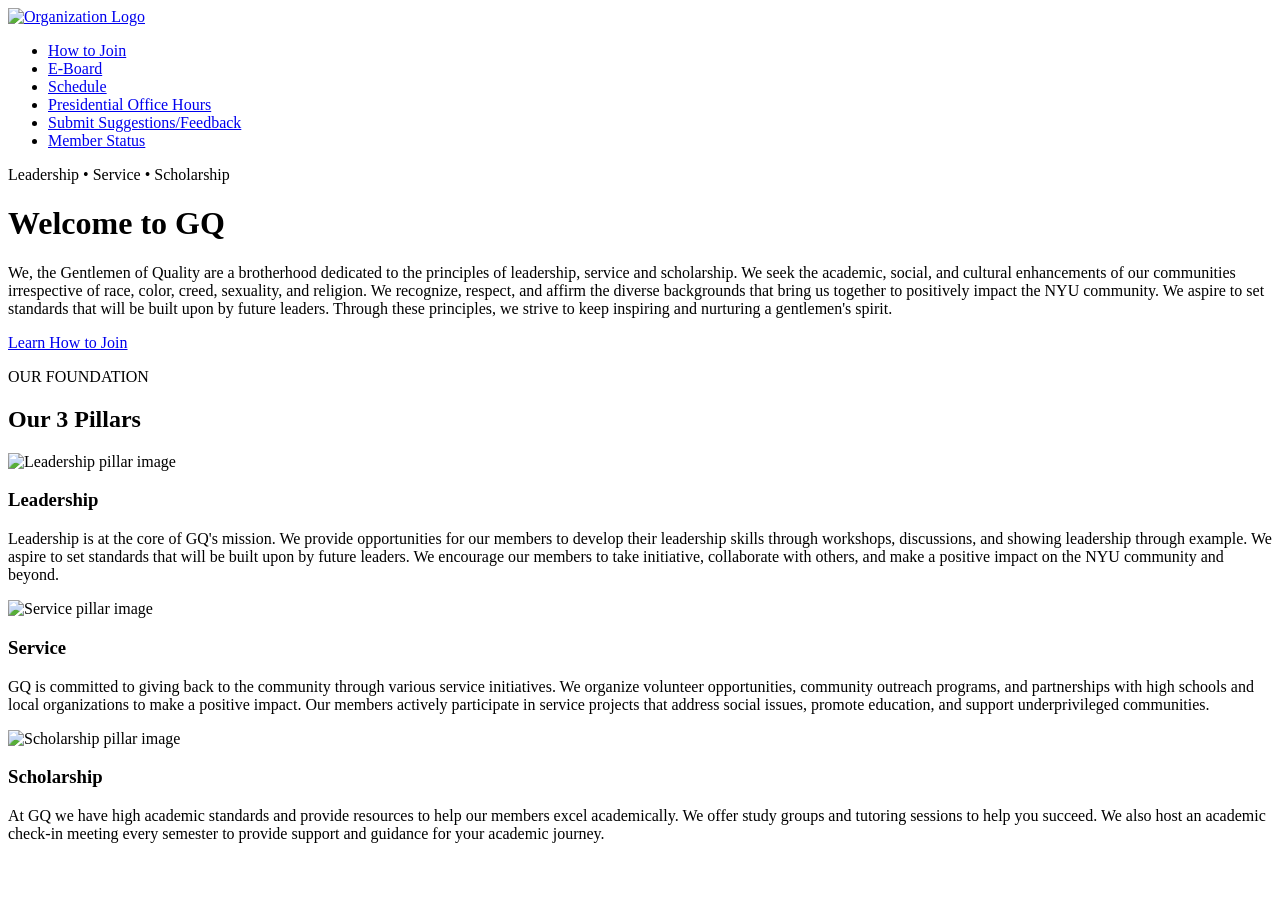
==== index.html @ 70266e40 "Add files via upload" ====
<!DOCTYPE html>
<html lang="en">
<head>
  <meta charset="UTF-8" />
  <meta name="viewport" content="width=device-width, initial-scale=1.0" />
  <title>GQ</title>
  <link rel="stylesheet" href="css/styles.css" />
</head>
<body>

  <header>
    <nav class="navbar">
      <div class="logo">
        <a href="index.html">
          <img src="images/logo.png" alt="Organization Logo" class="logo-img">
        </a>
      </div>
      <ul class="nav-links">
        <li><a href="join.html">How to Join</a></li>
        <li><a href="eboard.html">E-Board</a></li>
        <li><a href="schedule.html">Schedule</a></li>
        <li><a href="office-hours.html">Presidential Office Hours</a></li>
        <li><a href="feedback.html">Submit Suggestions/Feedback</a></li>
        <li><a href="records.html">Member Status</a></li>
      </ul>
    </nav>
  </header>

  <!-- HERO SECTION -->
  <main class="hero">
    <div class="hero-bg"></div>
    <div class="overlay"></div>

    <div class="hero-content">
      <p class="hero-subtitle">Leadership • Service • Scholarship</p>
      <h1>Welcome to <span class="hero_title">GQ</span></h1>
      <p>
        We, the Gentlemen of Quality are a brotherhood dedicated to the principles of leadership, service
        and scholarship. We seek the academic, social, and cultural enhancements of our communities
        irrespective of race, color, creed, sexuality, and religion. We recognize, respect, and affirm the
        diverse backgrounds that bring us together to positively impact the NYU community. We aspire
        to set standards that will be built upon by future leaders. Through these principles, we strive to
        keep inspiring and nurturing a gentlemen's spirit.
      </p>
      <a href="join.html" class="btn">Learn How to Join</a>
    </div>

    <div class="scroll-indicator" aria-hidden="true">
      <span></span>
    </div>
  </main>

  <!-- PILLARS SECTION -->
  <section class="pillars-section reveal">
    <div class="section-container">
      <div class="section-heading">
        <p class="section-label">OUR FOUNDATION</p>
        <h2>Our 3 Pillars</h2>
      </div>

      <!-- Leadership -->
      <div class="pillar-row reveal-card">
        <div class="pillar-image">
          <img src="images/leadership.png" alt="Leadership pillar image">
        </div>
        <div class="pillar-text">
          <h3>Leadership</h3>
          <p>
            Leadership is at the core of GQ's mission. We provide opportunities for our members to develop their leadership skills through workshops, discussions, and showing leadership through example. We aspire to set standards that will be built upon by future leaders. We encourage our members to take initiative, collaborate with others, and make a positive impact on the NYU community and beyond.
          </p>
        </div>
      </div>

      <!-- Service -->
      <div class="pillar-row reveal-card">
        <div class="pillar-image">
          <img src="images/service.png" alt="Service pillar image" class="service">
        </div>
        <div class="pillar-text">
          <h3>Service</h3>
          <p>
            GQ is committed to giving back to the community through various service initiatives. We organize
            volunteer opportunities, community outreach programs, and partnerships with high schools and local organizations to make a positive impact.
            Our members actively participate in service projects that address social issues, promote education, and support underprivileged communities.
          </p>
        </div>
      </div>

      <!-- Scholarship -->
      <div class="pillar-row reveal-card">
        <div class="pillar-image">
          <img src="images/scholarship.png" alt="Scholarship pillar image" class="scholarship">
        </div>
        <div class="pillar-text">
          <h3>Scholarship</h3>
          <p>
            At GQ we have high academic standards and provide resources to help our members excel academically. We offer study groups and tutoring sessions to help you succeed. We also host an academic check-in meeting every semester to provide support and guidance for your academic journey.
          </p>
        </div>
      </div>
    </div>
  </section>

  <script src="js/main.js"></script>
</body>
</html>
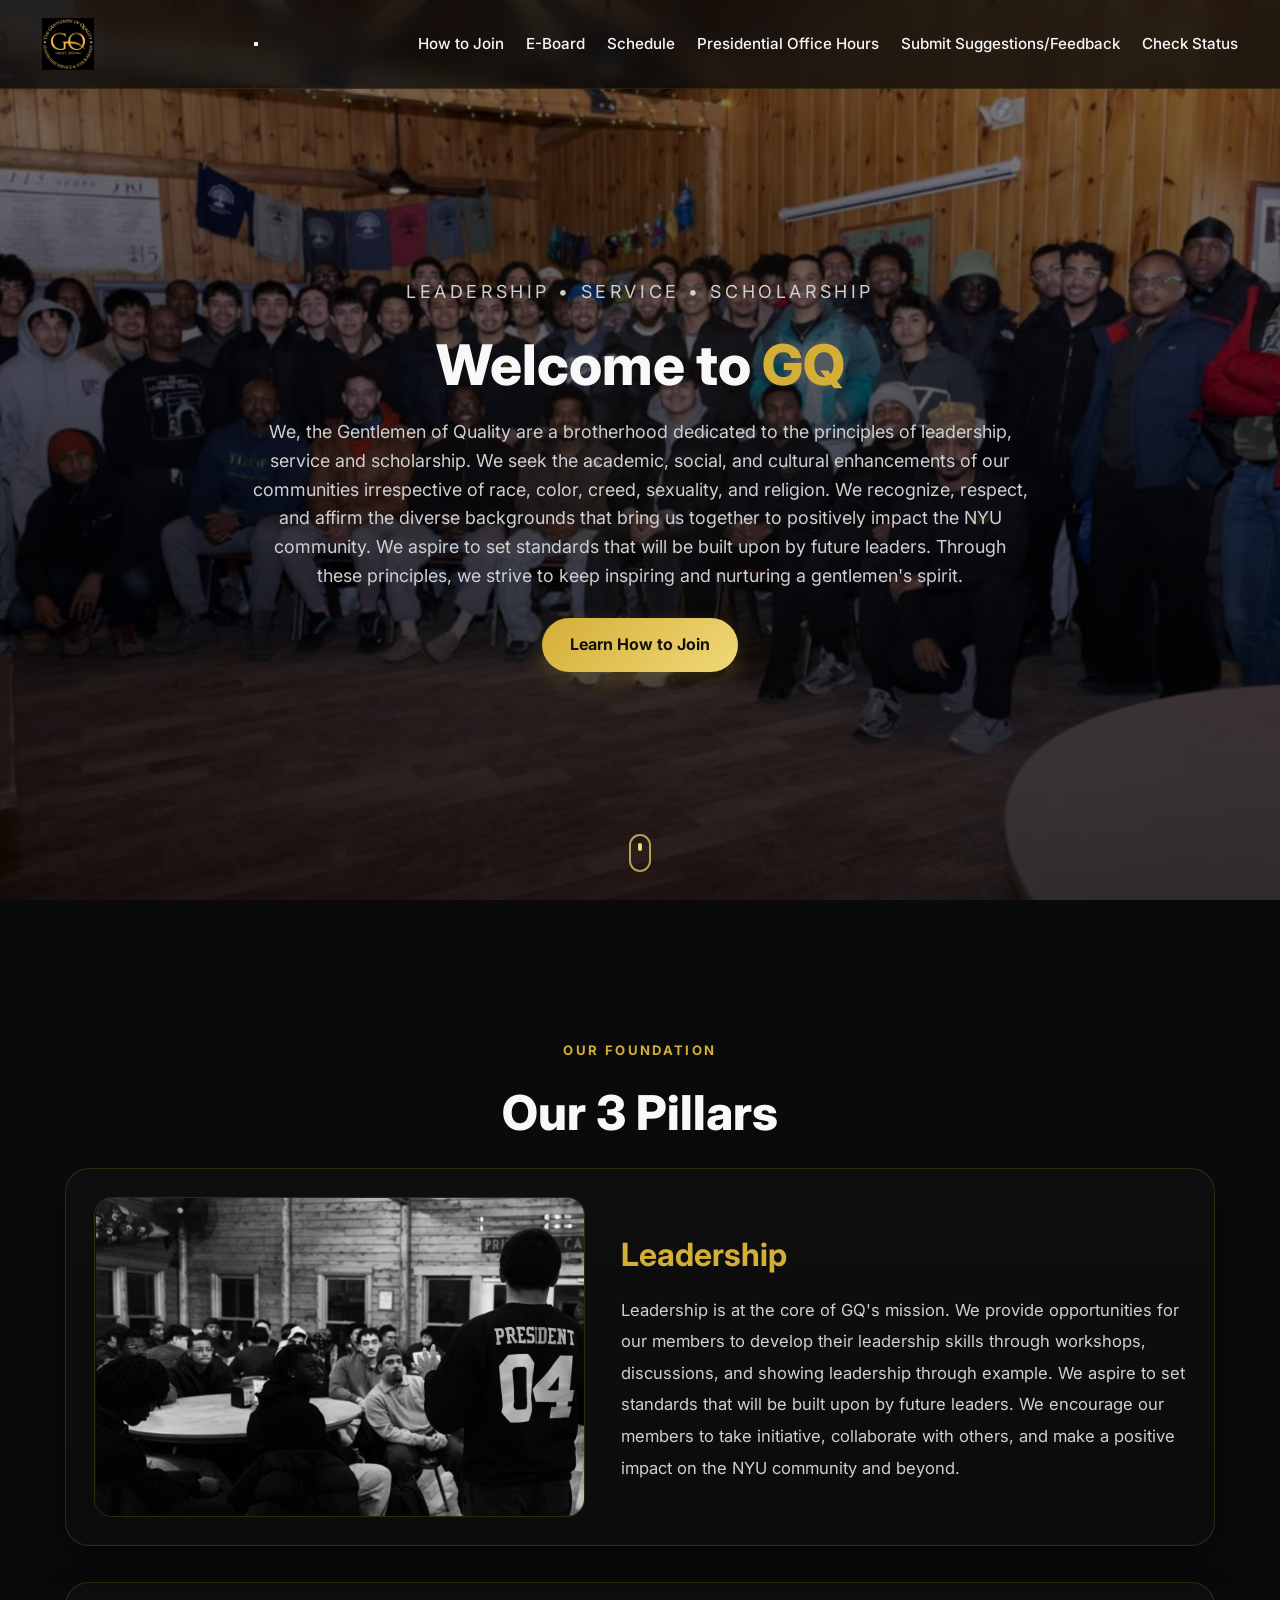
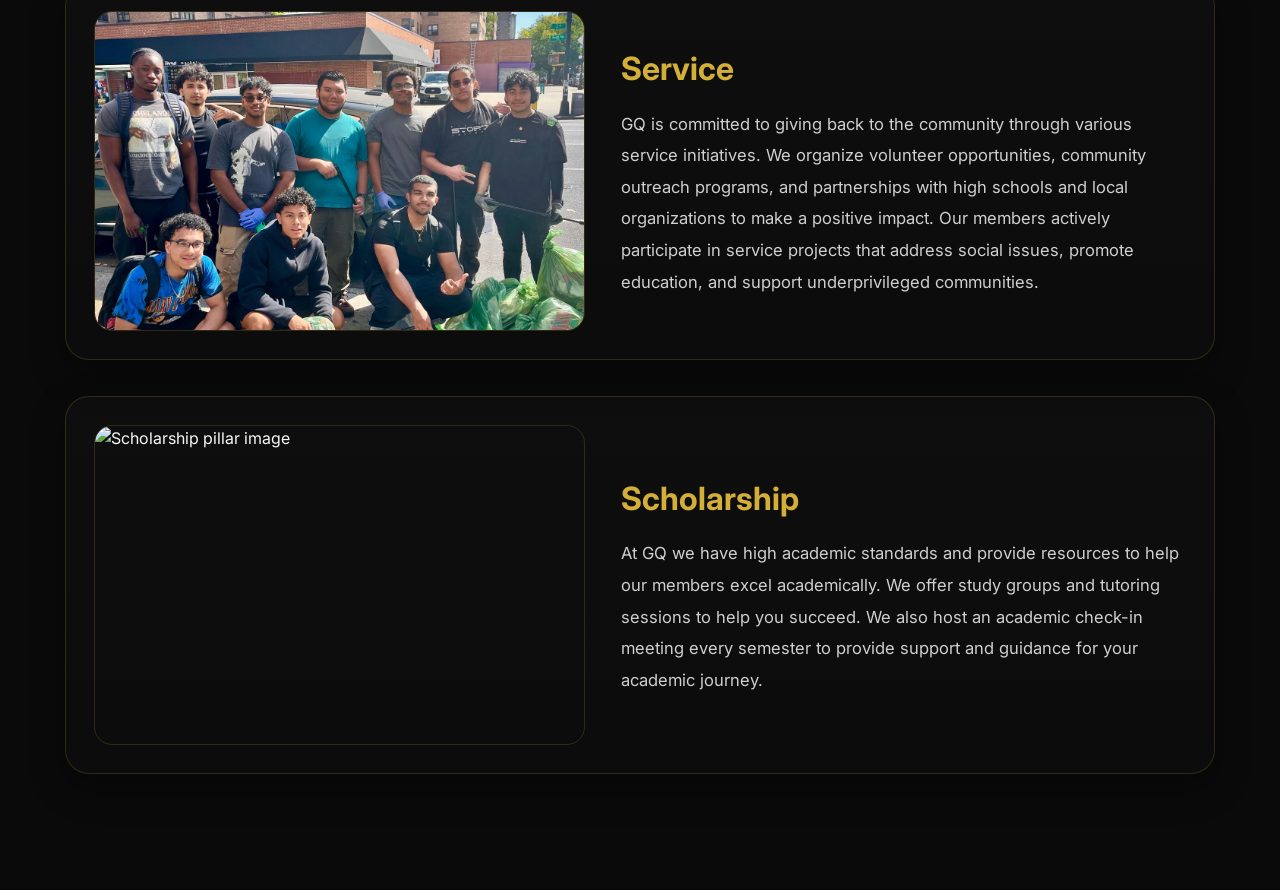
==== commit 5b307a08: "Add files via upload" ====
--- a/index.html
+++ b/index.html
@@ -9,22 +9,29 @@
 <body>
 
   <header>
-    <nav class="navbar">
-      <div class="logo">
-        <a href="index.html">
-          <img src="images/logo.png" alt="Organization Logo" class="logo-img">
-        </a>
-      </div>
-      <ul class="nav-links">
-        <li><a href="join.html">How to Join</a></li>
-        <li><a href="eboard.html">E-Board</a></li>
-        <li><a href="schedule.html">Schedule</a></li>
-        <li><a href="office-hours.html">Presidential Office Hours</a></li>
-        <li><a href="feedback.html">Submit Suggestions/Feedback</a></li>
-        <li><a href="records.html">Member Status</a></li>
-      </ul>
-    </nav>
-  </header>
+  <nav class="navbar">
+    <div class="logo">
+      <a href="index.html">
+        <img src="images/logo.png" alt="Organization Logo" class="logo-img">
+      </a>
+    </div>
+
+    <button class="menu-toggle" aria-label="Toggle navigation">
+      <span></span>
+      <span></span>
+      <span></span>
+    </button>
+
+    <ul class="nav-links">
+      <li><a href="join.html">How to Join</a></li>
+      <li><a href="eboard.html">E-Board</a></li>
+      <li><a href="schedule.html">Schedule</a></li>
+      <li><a href="office-hours.html">Presidential Office Hours</a></li>
+      <li><a href="feedback.html">Submit Suggestions/Feedback</a></li>
+      <li><a href="records.html">Check Status</a></li>
+    </ul>
+  </nav>
+</header>
 
   <!-- HERO SECTION -->
   <main class="hero">
--- a/css/styles.css
+++ b/css/styles.css
@@ -0,0 +1,974 @@
+@import url('https://fonts.googleapis.com/css2?family=Inter:wght@400;500;600;700;800&display=swap');
+
+* {
+  margin: 0;
+  padding: 0;
+  box-sizing: border-box;
+}
+
+:root {
+  --black: #0a0a0a;
+  --black-soft: #111111;
+  --black-card: rgba(255, 255, 255, 0.03);
+  --gold: #d4af37;
+  --gold-light: #f0d878;
+  --white: #f8f8f8;
+  --gray: #cfcfcf;
+  --gray-soft: #9f9f9f;
+  --border: rgba(212, 175, 55, 0.18);
+  --shadow: 0 14px 34px rgba(0, 0, 0, 0.35);
+}
+
+html {
+  scroll-behavior: smooth;
+}
+
+body {
+  font-family: "Inter", sans-serif;
+  background: var(--black);
+  color: var(--white);
+  line-height: 1.6;
+  overflow-x: hidden;
+}
+
+/* ---------------- NAVBAR ---------------- */
+
+.navbar {
+  position: fixed;
+  top: 0;
+  width: 100%;
+  z-index: 1000;
+  display: flex;
+  justify-content: space-between;
+  align-items: center;
+  padding: 18px 42px;
+  background: rgba(10, 10, 10, 0.72);
+  backdrop-filter: blur(12px);
+  border-bottom: 1px solid rgba(212, 175, 55, 0.12);
+  transition: background 0.35s ease, box-shadow 0.35s ease, padding 0.35s ease;
+}
+
+.navbar.scrolled {
+  background: rgba(10, 10, 10, 0.94);
+  box-shadow: 0 12px 30px rgba(0, 0, 0, 0.28);
+}
+
+.logo a {
+  display: flex;
+  align-items: center;
+}
+
+.logo-img {
+  height: 52px;
+  width: auto;
+  display: block;
+  object-fit: contain;
+  transition: transform 0.3s ease;
+}
+
+.logo-img:hover {
+  transform: scale(1.04);
+}
+
+.nav-links {
+  list-style: none;
+  display: flex;
+  gap: 22px;
+  flex-wrap: wrap;
+}
+
+.nav-links a {
+  position: relative;
+  text-decoration: none;
+  color: var(--white);
+  font-size: 0.95rem;
+  font-weight: 500;
+  transition: color 0.25s ease, transform 0.25s ease;
+}
+
+.nav-links a::after {
+  content: "";
+  position: absolute;
+  left: 0;
+  bottom: -6px;
+  width: 0;
+  height: 2px;
+  background: linear-gradient(90deg, var(--gold), var(--gold-light));
+  transition: width 0.3s ease;
+}
+
+.nav-links a:hover {
+  color: var(--gold);
+  transform: translateY(-1px);
+}
+
+.nav-links a:hover::after {
+  width: 100%;
+}
+
+/* ---------------- GLOBAL BUTTONS ---------------- */
+
+.btn {
+  display: inline-block;
+  padding: 14px 28px;
+  background: linear-gradient(135deg, var(--gold), var(--gold-light));
+  color: #111;
+  font-weight: 700;
+  text-decoration: none;
+  border-radius: 999px;
+  border: none;
+  cursor: pointer;
+  box-shadow: 0 10px 24px rgba(212, 175, 55, 0.22);
+  transition: transform 0.25s ease, box-shadow 0.25s ease, filter 0.25s ease;
+}
+
+.btn:hover {
+  transform: translateY(-3px);
+  box-shadow: 0 14px 30px rgba(212, 175, 55, 0.32);
+  filter: brightness(1.03);
+}
+
+/* ---------------- HERO / INDEX ---------------- */
+
+.hero {
+  position: relative;
+  min-height: 100vh;
+  display: flex;
+  justify-content: center;
+  align-items: center;
+  text-align: center;
+  padding: 120px 20px 70px;
+  overflow: hidden;
+}
+
+.hero-bg {
+  position: absolute;
+  inset: 0;
+  background: url("../images/hero.png") center center / cover no-repeat;
+  opacity: 0;
+  transform: scale(1.08);
+  animation: heroFadeIn 1.8s ease forwards, slowZoom 14s ease-in-out 1.8s infinite alternate;
+  will-change: transform, opacity;
+}
+
+.hero::after {
+  content: "";
+  position: absolute;
+  inset: 0;
+  background:
+    linear-gradient(to bottom, rgba(0, 0, 0, 0.45), rgba(0, 0, 0, 0.78));
+  z-index: 1;
+}
+
+.overlay {
+  position: absolute;
+  inset: 0;
+  background: radial-gradient(circle at center, rgba(212, 175, 55, 0.09), transparent 45%);
+  z-index: 1;
+}
+
+.hero-content {
+  position: relative;
+  z-index: 2;
+  max-width: 860px;
+}
+
+.hero-subtitle {
+  color: var(--gold-light);
+  text-transform: uppercase;
+  letter-spacing: 0.2em;
+  font-size: 0.82rem;
+  margin-bottom: 18px;
+  opacity: 0;
+  animation: fadeUp 0.9s ease 0.35s forwards;
+}
+
+.hero-content h1 {
+  font-size: 3.5rem;
+  line-height: 1.1;
+  margin-bottom: 22px;
+  font-weight: 800;
+  opacity: 0;
+  animation: fadeUp 0.9s ease 0.65s forwards;
+}
+
+.hero_title {
+  color: var(--gold);
+}
+
+.hero-content p {
+  font-size: 1.12rem;
+  color: var(--gray);
+  max-width: 780px;
+  margin: 0 auto 28px;
+  opacity: 0;
+  animation: fadeUp 0.9s ease 0.95s forwards;
+}
+
+.hero .btn {
+  opacity: 0;
+  animation: fadeUp 0.9s ease 1.25s forwards;
+}
+
+.scroll-indicator {
+  position: absolute;
+  bottom: 28px;
+  left: 50%;
+  transform: translateX(-50%);
+  z-index: 2;
+  opacity: 0;
+  animation: fadeIn 1s ease 1.7s forwards;
+}
+
+.scroll-indicator span {
+  display: block;
+  width: 22px;
+  height: 38px;
+  border: 2px solid rgba(240, 216, 120, 0.7);
+  border-radius: 999px;
+  position: relative;
+}
+
+.scroll-indicator span::before {
+  content: "";
+  position: absolute;
+  top: 7px;
+  left: 50%;
+  width: 4px;
+  height: 8px;
+  transform: translateX(-50%);
+  border-radius: 999px;
+  background: var(--gold-light);
+  animation: scrollDot 1.6s infinite;
+}
+
+/* ---------------- GENERAL SECTIONS ---------------- */
+
+.about-section,
+.pillars-section,
+.join-section,
+.eboard-section,
+.schedule-section,
+.office-hours-section,
+.feedback-section,
+.records-section {
+  min-height: 100vh;
+  background: linear-gradient(180deg, #0a0a0a, #111111);
+  padding: 140px 24px 80px;
+}
+
+.section-container,
+.join-container,
+.eboard-container,
+.schedule-container,
+.office-hours-container,
+.feedback-container,
+.records-container {
+  max-width: 1150px;
+  margin: 0 auto;
+}
+
+.section-heading,
+.join-container,
+.eboard-container,
+.schedule-container,
+.office-hours-container,
+.feedback-container,
+.records-container {
+  text-align: center;
+}
+
+.section-label,
+.join-label,
+.eboard-label,
+.schedule-label,
+.office-hours-label,
+.feedback-label,
+.records-label {
+  color: var(--gold);
+  letter-spacing: 0.18em;
+  font-size: 0.82rem;
+  font-weight: 700;
+  margin-bottom: 14px;
+  text-transform: uppercase;
+}
+
+.section-heading h2,
+.join-container h1,
+.eboard-container h1,
+.schedule-container h1,
+.office-hours-container h1,
+.feedback-container h1,
+.records-container h1 {
+  color: var(--white);
+  font-size: 3rem;
+  font-weight: 800;
+  margin-bottom: 16px;
+}
+
+.join-subtext,
+.eboard-subtext,
+.schedule-subtext,
+.office-hours-subtext,
+.feedback-subtext,
+.records-subtext {
+  color: var(--gray);
+  font-size: 1.05rem;
+  line-height: 1.8;
+  max-width: 760px;
+  margin: 0 auto 42px;
+}
+
+/* ---------------- ABOUT ---------------- */
+
+.about-card {
+  background: var(--black-card);
+  border: 1px solid var(--border);
+  border-radius: 22px;
+  padding: 32px;
+  box-shadow: var(--shadow);
+  transition: transform 0.35s ease, border-color 0.35s ease, box-shadow 0.35s ease;
+}
+
+.about-card:hover {
+  transform: translateY(-6px);
+  box-shadow: 0 18px 38px rgba(0, 0, 0, 0.42);
+  border-color: rgba(240, 216, 120, 0.3);
+}
+
+.about-card p {
+  color: var(--gray);
+  font-size: 1.05rem;
+  line-height: 1.9;
+}
+
+/* ---------------- PILLARS ---------------- */
+
+.pillars-section {
+  background: var(--black);
+}
+
+.pillar-row {
+  display: grid;
+  grid-template-columns: 1fr 1.15fr;
+  gap: 36px;
+  align-items: center;
+  margin-bottom: 36px;
+  padding: 28px;
+  border-radius: 24px;
+  background: linear-gradient(180deg, rgba(255,255,255,0.02), rgba(255,255,255,0.01));
+  border: 1px solid var(--border);
+  box-shadow: var(--shadow);
+  transition: transform 0.35s ease, box-shadow 0.35s ease, border-color 0.35s ease;
+}
+
+.pillar-row:hover {
+  transform: translateY(-6px);
+  box-shadow: 0 18px 38px rgba(0, 0, 0, 0.42);
+  border-color: rgba(240, 216, 120, 0.3);
+}
+
+.pillar-image img {
+  width: 100%;
+  height: 320px;
+  object-fit: cover;
+  display: block;
+  border-radius: 18px;
+  border: 1px solid rgba(212, 175, 55, 0.18);
+  transition: transform 0.45s ease, filter 0.45s ease;
+}
+
+.pillar-row:hover .pillar-image img {
+  transform: scale(1.025);
+  filter: brightness(1.04);
+}
+
+.service,
+.scholarship {
+  object-position: center;
+}
+
+.pillar-text h3 {
+  font-size: 2rem;
+  color: var(--gold);
+  margin-bottom: 14px;
+  font-weight: 700;
+}
+
+.pillar-text p {
+  font-size: 1.04rem;
+  color: var(--gray);
+  line-height: 1.9;
+  max-width: 640px;
+}
+
+/* ---------------- JOIN ---------------- */
+
+.join-list-card {
+  background: var(--black-card);
+  border: 1px solid var(--border);
+  border-radius: 24px;
+  padding: 36px 30px;
+  box-shadow: var(--shadow);
+}
+
+.join-list {
+  list-style: none;
+  padding: 0;
+  margin: 0;
+}
+
+.join-list li {
+  color: var(--white);
+  font-size: 1.15rem;
+  font-weight: 500;
+  line-height: 2;
+  padding: 10px 0;
+  border-bottom: 1px solid rgba(212, 175, 55, 0.08);
+}
+
+.join-list li:last-child {
+  border-bottom: none;
+}
+
+/* ---------------- EBOARD ---------------- */
+
+.eboard-list {
+  display: flex;
+  flex-direction: column;
+  gap: 28px;
+}
+
+.eboard-card {
+  display: grid;
+  grid-template-columns: 280px 1fr;
+  gap: 28px;
+  align-items: center;
+  background: var(--black-card);
+  border: 1px solid var(--border);
+  border-radius: 24px;
+  padding: 28px;
+  box-shadow: var(--shadow);
+  transition: transform 0.35s ease, box-shadow 0.35s ease, border-color 0.35s ease;
+}
+
+.eboard-card:hover {
+  transform: translateY(-6px);
+  box-shadow: 0 18px 38px rgba(0, 0, 0, 0.42);
+  border-color: rgba(240, 216, 120, 0.3);
+}
+
+.eboard-image img {
+  width: 100%;
+  height: 300px;
+  object-fit: cover;
+  border-radius: 18px;
+  display: block;
+  border: 1px solid rgba(212, 175, 55, 0.18);
+}
+
+.eboard-position {
+  text-align: center;
+  color: var(--gold);
+  font-size: 1.8rem;
+  font-weight: 800;
+  margin-bottom: 20px;
+  letter-spacing: 0.03em;
+}
+
+.eboard-info p {
+  color: var(--white);
+  font-size: 1rem;
+  line-height: 1.8;
+  margin-bottom: 6px;
+}
+
+.eboard-info strong {
+  color: var(--gold);
+  font-weight: 700;
+}
+
+.eboard-bio {
+  margin-top: 14px;
+  color: var(--gray) !important;
+  line-height: 1.9 !important;
+}
+
+/* ---------------- SCHEDULE ---------------- */
+
+.schedule-list {
+  display: flex;
+  flex-direction: column;
+  gap: 22px;
+}
+
+.schedule-card {
+  background: var(--black-card);
+  border: 1px solid var(--border);
+  border-radius: 22px;
+  padding: 26px 28px;
+  box-shadow: var(--shadow);
+  text-align: left;
+  transition: transform 0.35s ease, box-shadow 0.35s ease, border-color 0.35s ease;
+}
+
+.schedule-card:hover {
+  transform: translateY(-4px);
+  box-shadow: 0 18px 38px rgba(0, 0, 0, 0.42);
+  border-color: rgba(240, 216, 120, 0.3);
+}
+
+.schedule-card h2 {
+  color: var(--gold);
+  font-size: 1.35rem;
+  font-weight: 700;
+  margin-bottom: 14px;
+}
+
+.schedule-card ul {
+  margin: 0;
+  padding-left: 20px;
+}
+
+.schedule-card li {
+  color: var(--white);
+  font-size: 1rem;
+  line-height: 1.9;
+  margin-bottom: 6px;
+}
+
+.schedule-card strong {
+  color: var(--gold);
+}
+
+/* ---------------- OFFICE HOURS ---------------- */
+
+.office-hours-container {
+  text-align: center;
+  max-width: 900px;
+}
+
+.office-hours-card {
+  background: var(--black-card);
+  border: 1px solid var(--border);
+  border-radius: 24px;
+  padding: 40px 30px;
+  box-shadow: var(--shadow);
+}
+
+.office-hours-card h2 {
+  color: var(--gold);
+  font-size: 2rem;
+  font-weight: 800;
+  margin-bottom: 24px;
+}
+
+.office-hours-time {
+  color: var(--white);
+  font-size: 1.1rem;
+  line-height: 1.9;
+  margin-bottom: 10px;
+}
+
+.office-hours-time strong {
+  color: var(--gold);
+}
+
+.office-hours-btn {
+  margin-top: 24px;
+}
+
+/* ---------------- FEEDBACK ---------------- */
+
+.feedback-container {
+  text-align: center;
+  max-width: 1100px;
+}
+
+.feedback-card {
+  background: var(--black-card);
+  border: 1px solid var(--border);
+  border-radius: 24px;
+  padding: 34px 28px 28px;
+  box-shadow: var(--shadow);
+}
+
+.feedback-card h2 {
+  color: var(--gold);
+  font-size: 1.9rem;
+  font-weight: 800;
+  margin-bottom: 12px;
+}
+
+.feedback-note {
+  color: var(--gray);
+  font-size: 1rem;
+  line-height: 1.8;
+  margin-bottom: 24px;
+}
+
+.feedback-form-wrapper {
+  width: 100%;
+  border-radius: 18px;
+  overflow: hidden;
+  background: #ffffff;
+  border: 1px solid rgba(212, 175, 55, 0.16);
+}
+
+.feedback-form-wrapper iframe {
+  display: block;
+  width: 100%;
+  min-height: 900px;
+  background: #ffffff;
+}
+
+/* ---------------- RECORDS ---------------- */
+
+.records-container {
+  text-align: center;
+  max-width: 1100px;
+}
+
+.records-card {
+  background: var(--black-card);
+  border: 1px solid var(--border);
+  border-radius: 24px;
+  padding: 34px 28px;
+  box-shadow: var(--shadow);
+  text-align: left;
+}
+
+.records-form-grid {
+  display: grid;
+  grid-template-columns: 1fr 1fr;
+  gap: 18px;
+  margin-bottom: 20px;
+}
+
+.form-group {
+  margin-bottom: 18px;
+}
+
+.records-card label {
+  display: block;
+  color: var(--gold);
+  font-weight: 700;
+  margin-bottom: 8px;
+}
+
+.records-card input,
+input,
+textarea,
+button {
+  font-family: "Inter", sans-serif;
+}
+
+.records-card input,
+input,
+textarea {
+  width: 100%;
+  padding: 14px 16px;
+  border-radius: 12px;
+  border: 1px solid rgba(212, 175, 55, 0.16);
+  background: rgba(255, 255, 255, 0.04);
+  color: var(--white);
+  font-size: 1rem;
+}
+
+.records-card input::placeholder,
+input::placeholder,
+textarea::placeholder {
+  color: #aaaaaa;
+}
+
+.records-btn {
+  margin-top: 8px;
+  background: linear-gradient(135deg, var(--gold), var(--gold-light));
+  color: #111;
+  font-weight: 700;
+  border: none;
+  border-radius: 999px;
+  padding: 14px 24px;
+  cursor: pointer;
+  width: auto;
+  min-width: 180px;
+  box-shadow: 0 10px 24px rgba(212, 175, 55, 0.22);
+  transition: transform 0.25s ease, box-shadow 0.25s ease;
+}
+
+.records-btn:hover {
+  transform: translateY(-2px);
+  box-shadow: 0 14px 30px rgba(212, 175, 55, 0.32);
+}
+
+.records-result {
+  margin-top: 28px;
+  color: var(--white);
+}
+
+.record-grid {
+  display: grid;
+  grid-template-columns: repeat(2, 1fr);
+  gap: 18px;
+  margin-bottom: 30px;
+}
+
+.record-item,
+.attendance-box {
+  background: rgba(255, 255, 255, 0.03);
+  border: 1px solid rgba(212, 175, 55, 0.16);
+  border-radius: 18px;
+  padding: 18px;
+}
+
+.record-title {
+  display: block;
+  color: var(--gold);
+  font-size: 0.9rem;
+  font-weight: 700;
+  margin-bottom: 8px;
+  letter-spacing: 0.03em;
+}
+
+.record-value {
+  color: var(--white);
+  font-size: 1rem;
+  line-height: 1.6;
+}
+
+.status-member {
+  color: var(--gold-light);
+  font-weight: 800;
+}
+
+.status-nonmember {
+  color: var(--white);
+  font-weight: 700;
+}
+
+.attendance-section,
+.progress-section {
+  margin-top: 26px;
+}
+
+.attendance-section h2,
+.progress-section h2 {
+  color: var(--gold);
+  font-size: 1.4rem;
+  margin-bottom: 16px;
+}
+
+.attendance-grid {
+  display: grid;
+  grid-template-columns: repeat(2, 1fr);
+  gap: 18px;
+}
+
+.progress-bar {
+  width: 100%;
+  height: 28px;
+  background: rgba(255, 255, 255, 0.08);
+  border-radius: 999px;
+  overflow: hidden;
+  border: 1px solid rgba(212, 175, 55, 0.15);
+}
+
+.progress-fill {
+  height: 100%;
+  background: linear-gradient(90deg, var(--gold), var(--gold-light));
+  display: flex;
+  align-items: center;
+  justify-content: flex-end;
+  min-width: fit-content;
+  transition: width 0.5s ease;
+}
+
+.progress-text {
+  color: #111;
+  font-size: 0.9rem;
+  font-weight: 800;
+  padding: 0 10px;
+}
+
+/* ---------------- REVEAL ANIMATIONS ---------------- */
+
+.reveal,
+.reveal-card {
+  opacity: 1;
+  transform: translateY(0);
+}
+
+.js-enabled .reveal {
+  opacity: 0;
+  transform: translateY(34px);
+  transition: opacity 0.9s ease, transform 0.9s ease;
+}
+
+.js-enabled .reveal.visible {
+  opacity: 1;
+  transform: translateY(0);
+}
+
+.js-enabled .reveal-card {
+  opacity: 0;
+  transform: translateY(28px);
+  transition: opacity 0.8s ease, transform 0.8s ease;
+}
+
+.js-enabled .reveal-card.visible {
+  opacity: 1;
+  transform: translateY(0);
+}
+
+/* ---------------- KEYFRAMES ---------------- */
+
+@keyframes heroFadeIn {
+  from {
+    opacity: 0;
+    transform: scale(1.1);
+  }
+  to {
+    opacity: 1;
+    transform: scale(1.03);
+  }
+}
+
+@keyframes slowZoom {
+  from {
+    transform: scale(1.03);
+  }
+  to {
+    transform: scale(1.08);
+  }
+}
+
+@keyframes fadeUp {
+  from {
+    opacity: 0;
+    transform: translateY(26px);
+  }
+  to {
+    opacity: 1;
+    transform: translateY(0);
+  }
+}
+
+@keyframes fadeIn {
+  from {
+    opacity: 0;
+  }
+  to {
+    opacity: 1;
+  }
+}
+
+@keyframes scrollDot {
+  0% {
+    opacity: 0;
+    transform: translateX(-50%) translateY(0);
+  }
+  30% {
+    opacity: 1;
+  }
+  100% {
+    opacity: 0;
+    transform: translateX(-50%) translateY(14px);
+  }
+}
+
+/* ---------------- MOBILE ---------------- */
+
+@media (max-width: 960px) {
+  .navbar {
+    padding: 16px 20px;
+  }
+
+  .nav-links {
+    gap: 12px;
+  }
+
+  .hero-content h1 {
+    font-size: 2.6rem;
+  }
+
+  .section-heading h2,
+  .join-container h1,
+  .eboard-container h1,
+  .schedule-container h1,
+  .office-hours-container h1,
+  .feedback-container h1,
+  .records-container h1 {
+    font-size: 2.2rem;
+  }
+
+  .pillar-row,
+  .eboard-card {
+    grid-template-columns: 1fr;
+    gap: 22px;
+    padding: 22px;
+  }
+
+  .pillar-image img {
+    height: 240px;
+  }
+
+  .eboard-image img {
+    height: 260px;
+  }
+
+  .pillar-text h3 {
+    font-size: 1.6rem;
+  }
+
+  .records-form-grid,
+  .record-grid,
+  .attendance-grid {
+    grid-template-columns: 1fr;
+  }
+}
+
+@media (max-width: 640px) {
+  .hero-content h1 {
+    font-size: 2.15rem;
+  }
+
+  .hero-content p,
+  .pillar-text p,
+  .join-subtext,
+  .eboard-subtext,
+  .schedule-subtext,
+  .office-hours-subtext,
+  .feedback-subtext,
+  .records-subtext,
+  .feedback-note,
+  .about-card p {
+    font-size: 0.98rem;
+  }
+
+  .section-heading h2 {
+    font-size: 1.7rem;
+  }
+
+  .logo-img {
+    height: 44px;
+  }
+
+  .join-list-card,
+  .feedback-card,
+  .records-card,
+  .office-hours-card,
+  .schedule-card {
+    padding-left: 20px;
+    padding-right: 20px;
+  }
+
+  .join-list li,
+  .schedule-card li,
+  .office-hours-time {
+    font-size: 1rem;
+  }
+
+  .feedback-form-wrapper iframe {
+    min-height: 1000px;
+  }
+}
